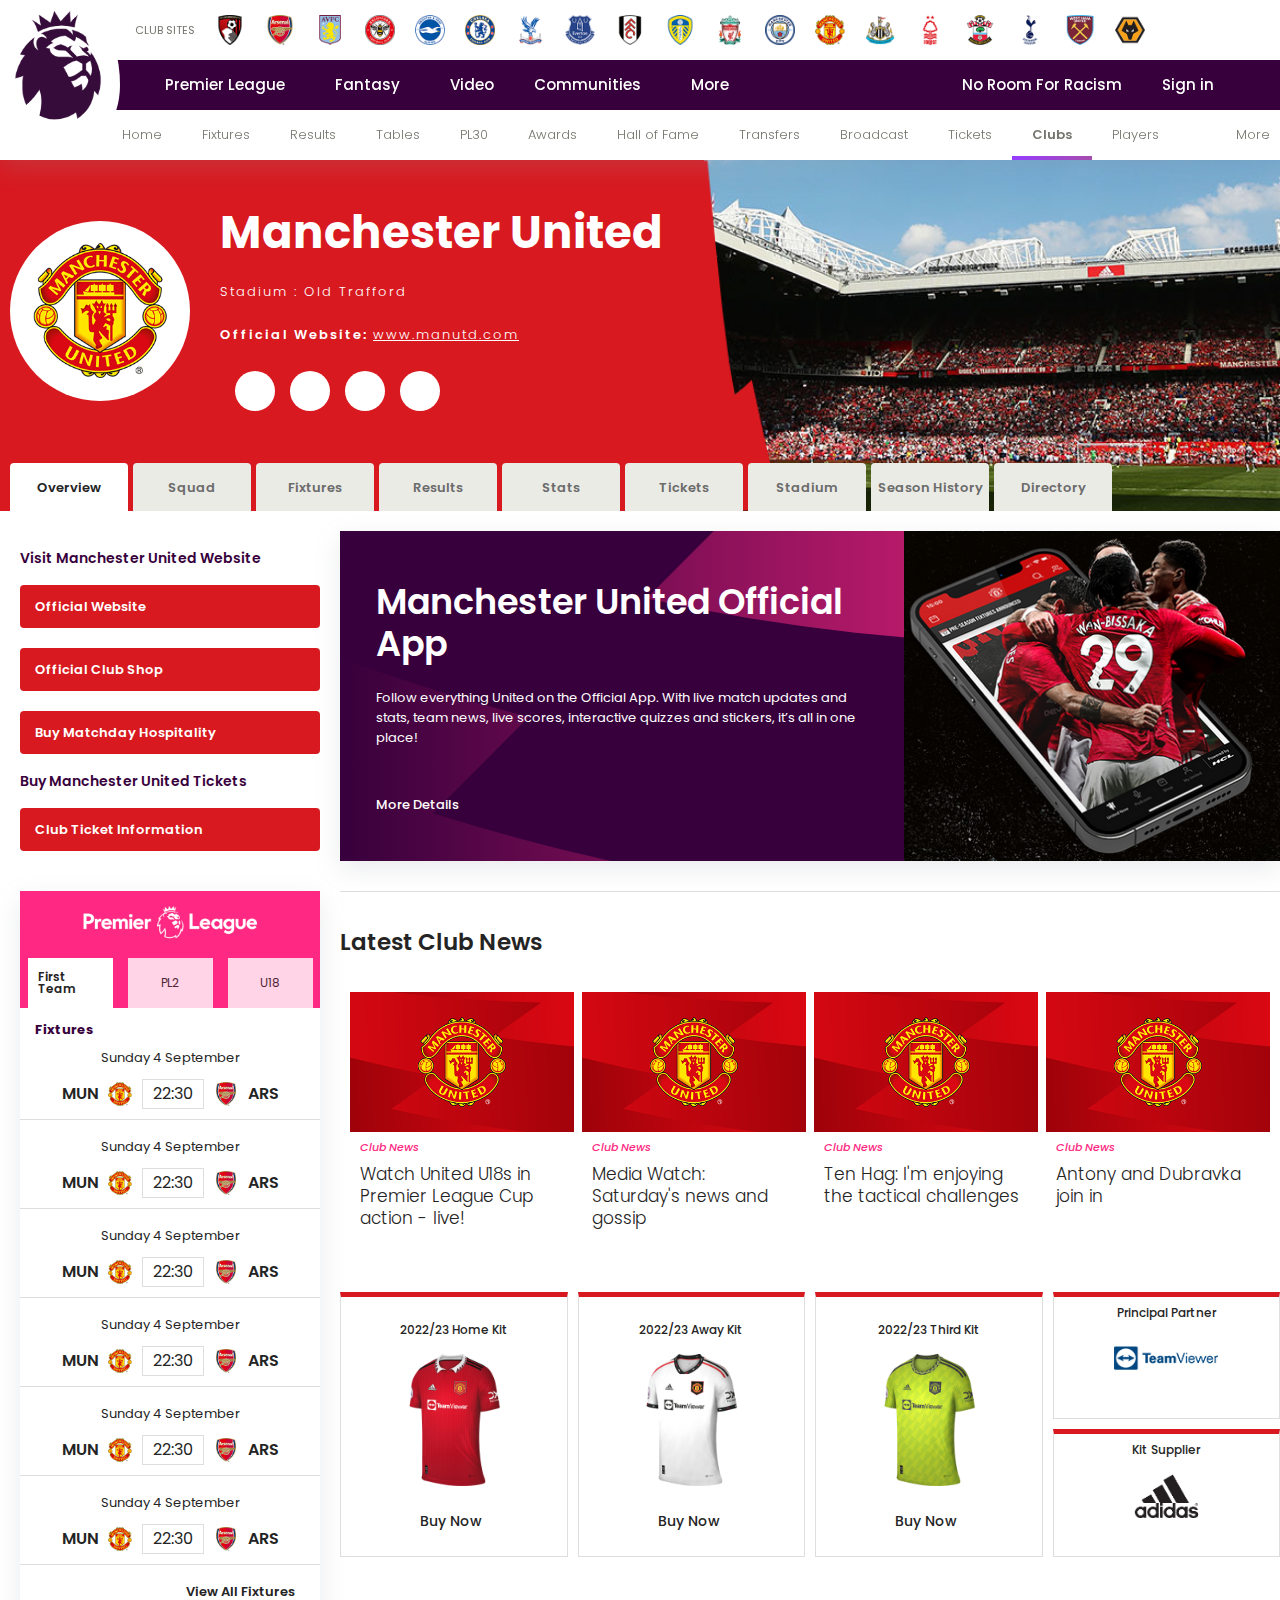
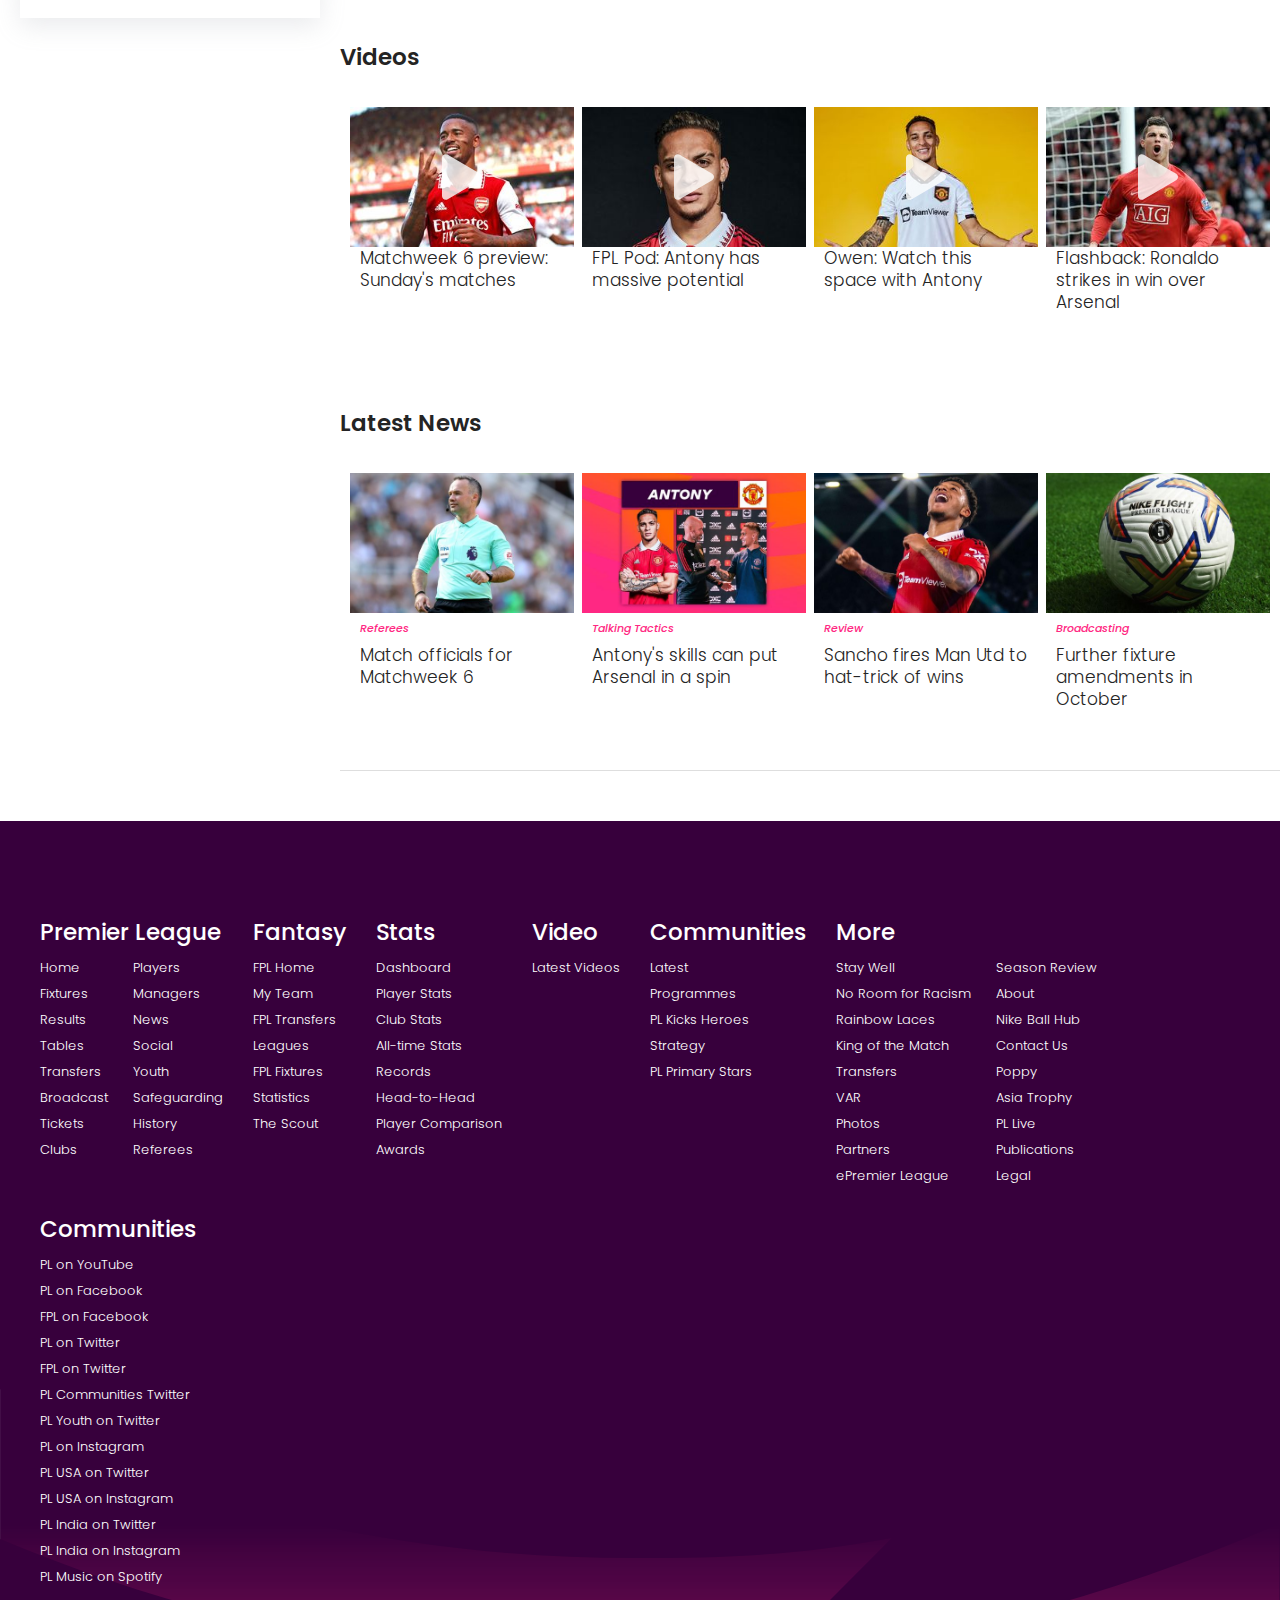
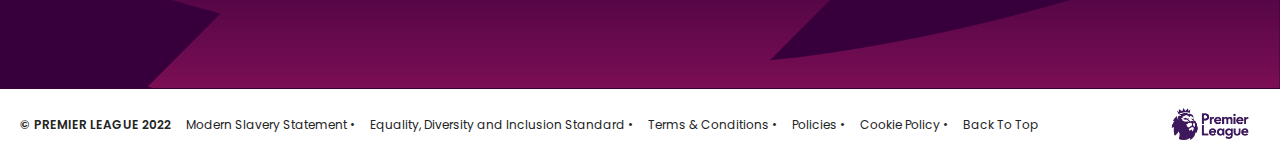
==== single-club-page.html @ 2822ce10 "first commit" ====
<!DOCTYPE html>
<html lang="en">

<head>
    <meta charset="UTF-8">
    <meta http-equiv="X-UA-Compatible" content="IE=edge">
    <meta name="viewport" content="width=device-width, initial-scale=1.0">
    <title>Manchester United FC Team New, Fixtures & Results 2022/2023 | Premier League</title>
    <link rel="stylesheet" href="https://cdnjs.cloudflare.com/ajax/libs/font-awesome/6.2.0/css/all.min.css"
        integrity="sha512-xh6O/CkQoPOWDdYTDqeRdPCVd1SpvCA9XXcUnZS2FmJNp1coAFzvtCN9BmamE+4aHK8yyUHUSCcJHgXloTyT2A=="
        crossorigin="anonymous" referrerpolicy="no-referrer" />
    <link rel="shortcut icon" href="./assets/img/favicon.ico" />
    <link rel="stylesheet" href="./assets/css/single-club-page.css">
</head>

<body>
    <div class="wrapper">
        <header>
            <div class="header">
                <div class="header-top">
                    <p>CLUB SITES</p>
                    <a href="#!"><img src="./assets/img/t1.png" alt=""></a>
                    <a href="#!"><img src="./assets/img/t2.png" alt=""></a>
                    <a href="#!"><img src="./assets/img/t3.png" alt=""></a>
                    <a href="#!"><img src="./assets/img/t4.png" alt=""></a>
                    <a href="#!"><img src="./assets/img/t5.png" alt=""></a>
                    <a href="#!"><img src="./assets/img/t6.png" alt=""></a>
                    <a href="#!"><img src="./assets/img/t7.png" alt=""></a>
                    <a href="#!"><img src="./assets/img/t8.png" alt=""></a>
                    <a href="#!"><img src="./assets/img/t9.png" alt=""></a>
                    <a href="#!"><img src="./assets/img/t10.png" alt=""></a>
                    <a href="#!"><img src="./assets/img/t12.png" alt=""></a>
                    <a href="#!"><img src="./assets/img/t13.png" alt=""></a>
                    <a href="#!"><img src="./assets/img/t14.png" alt=""></a>
                    <a href="#!"><img src="./assets/img/t15.png" alt=""></a>
                    <a href="#!"><img src="./assets/img/t16.png" alt=""></a>
                    <a href="#!"><img src="./assets/img/t17.png" alt=""></a>
                    <a href="#!"><img src="./assets/img/t18.png" alt=""></a>
                    <a href="#!"><img src="./assets/img/t19.png" alt=""></a>
                    <a href="#!"><img src="./assets/img/t20.png" alt=""></a>
                </div>
                <div class="header-middle">
                    <ul class="header-menu">
                        <a href="./" class="header-menu-logo">
                            <img src="./assets/img/svgexport-3.png" alt="">
                        </a>

                        <a href="./" class="header-menu-logo-sm">
                            <img src="./assets/img/logo.png" alt="">
                        </a>

                        <li class="header-menu-item">
                            <a href="#!" class="header-menu-link">Premier League
                                <i class="fa-solid fa-caret-down"></i>
                            </a>
                        </li>
                        <li class="header-menu-item">
                            <a href="#!" class="header-menu-link">Fantasy
                                <i class="fa-solid fa-caret-down"></i>
                            </a>
                        </li>
                        <li class="header-menu-item">
                            <a href="#!" class="header-menu-link">Video</a>
                        </li>
                        <li class="header-menu-item">
                            <a href="#!" class="header-menu-link">Communities
                                <i class="fa-solid fa-caret-down"></i>
                            </a>
                        </li>
                        <li class="header-menu-item">
                            <a href="#!" class="header-menu-link">More
                                <i class="fa-solid fa-caret-down"></i>
                            </a>
                        </li>
                    </ul>

                    <div class="header-auth">
                        <a href="#!" class="header-auth-link">No Room For Racism</a>
                        <a href="#!" class="header-auth-link">Sign in</a>
                        <a href="#!" class="header-auth-search">
                            <i class="fa-solid fa-magnifying-glass "></i>
                        </a>
                        <a href="#!" class="header-auth-toggle">
                            <i class="fa-solid fa-bars"></i>
                        </a>

                    </div>
                </div>



                <div class="header-bottom">
                    <ul class="header-nav">
                        <li class="header-nav-item">
                            <a href="#!" class="header-nav-link">
                                Home
                            </a>
                        </li>
                        <li class="header-nav-item">
                            <a href="#!" class="header-nav-link">
                                Fixtures
                            </a>
                        </li>
                        <li class="header-nav-item">
                            <a href="#!" class="header-nav-link">
                                Results
                            </a>
                        </li>
                        <li class="header-nav-item">
                            <a href="./table-page.html" class="header-nav-link">
                                Tables
                            </a>
                        </li>
                        <li class="header-nav-item">
                            <a href="#!" class="header-nav-link">
                                PL30
                            </a>
                        </li>
                        <li class="header-nav-item">
                            <a href="#!" class="header-nav-link">
                                Awards
                            </a>
                        </li>
                        <li class="header-nav-item">
                            <a href="#!" class="header-nav-link">
                                Hall of Fame
                            </a>
                        </li>
                        <li class="header-nav-item">
                            <a href="#!" class="header-nav-link">
                                Transfers
                            </a>
                        </li>
                        <li class="header-nav-item">
                            <a href="#!" class="header-nav-link">
                                Broadcast
                            </a>
                        </li>
                        <li class="header-nav-item">
                            <a href="#!" class="header-nav-link">
                                Tickets
                            </a>
                        </li>
                        <li class="header-nav-item">
                            <a href="./single-club-page.html" class="header-nav-link header-nav-active">
                                Clubs
                            </a>
                        </li>
                        <li class="header-nav-item">
                            <a href="#!" class="header-nav-link">
                                Players
                            </a>
                        </li>
                    </ul>
                    <div class="header-bottom-toggle">
                        <a href="#!" class="header-nav-toggle">
                            <i class="fa-solid fa-ellipsis-vertical"></i>
                            More
                        </a>
                    </div>
                </div>


            </div>
        </header>


        <main>
            <div class="hero">
                <div class="hero-main">
                    <div class="hero-logo">
                        <img src="./assets/img/club-logo-lg.png" alt="">
                    </div>
                    <div class="hero-info">
                        <h1 class="hero-info-heading">Manchester United</h1>
                        <p class="hero-info-stadium">Stadium : Old Trafford</p>
                        <div class="hero-info-link">
                            <p>Official Website:
                                <a href="https://www.manutd.com/" target="_blank">www.manutd.com</a>
                            </p>
                        </div>

                        <div class="hero-info-social">
                            <i class="fa-solid fa-share-nodes"></i>
                            <a href="#!" class="hero-info-social-item">
                                <i class="fa-brands fa-facebook"></i>
                            </a>
                            <a href="#!" class="hero-info-social-item">
                                <i class="fa-brands fa-twitter"></i>
                            </a>
                            <a href="#!" class="hero-info-social-item">
                                <i class="fa-brands fa-youtube"></i>
                            </a>
                            <a href="#!" class="hero-info-social-item">
                                <i class="fa-brands fa-instagram"></i>
                            </a>
                        </div>
                    </div>
                    <div class="hero-main-decor">
                        <img src="./assets/img/svgexport-4.png" alt="">
                    </div>

                    <ul class="hero-menu">
                        <li class="hero-menu-item hero-menu-item-active">
                            <a href="#!" class="hero-menu-link">
                                Overview
                            </a>
                        </li>
                        <li class="hero-menu-item">
                            <a href="#!" class="hero-menu-link">
                                Squad
                            </a>
                        </li>
                        <li class="hero-menu-item">
                            <a href="#!" class="hero-menu-link">
                                Fixtures
                            </a>
                        </li>
                        <li class="hero-menu-item">
                            <a href="#!" class="hero-menu-link">
                                Results
                            </a>
                        </li>
                        <li class="hero-menu-item">
                            <a href="#!" class="hero-menu-link">
                                Stats
                            </a>
                        </li>
                        <li class="hero-menu-item">
                            <a href="#!" class="hero-menu-link">
                                Tickets
                            </a>
                        </li>
                        <li class="hero-menu-item">
                            <a href="#!" class="hero-menu-link">
                                Stadium
                            </a>
                        </li>
                        <li class="hero-menu-item">
                            <a href="#!" class="hero-menu-link">
                                Season History
                            </a>
                        </li>
                        <li class="hero-menu-item">
                            <a href="#!" class="hero-menu-link">
                                Directory
                            </a>
                        </li>

                        <li class="hero-menu-item">
                            <a href="#!" class="hero-menu-link">
                                More
                            </a>
                        </li>
                    </ul>

                </div>
            </div>

            <div class="main">
                <div class="main-sidebar">
                    <div class="main-sidebar-title">
                        Visit Manchester United Website
                    </div>

                    <a href="#!" class="main-sidebar-btn">
                        <span>Official Website</span>
                        <i class="fa-solid fa-arrow-right-long"></i>
                    </a>
                    <a href="#!" class="main-sidebar-btn">
                        <span>Official Club Shop</span>
                        <i class="fa-solid fa-arrow-right-long"></i>
                    </a>
                    <a href="#!" class="main-sidebar-btn">
                        <span>Buy Matchday Hospitality</span>
                        <i class="fa-solid fa-arrow-right-long"></i>
                    </a>

                    <div class="main-sidebar-title">
                        Buy Manchester United Tickets
                    </div>

                    <a href="#!" class="main-sidebar-btn">
                        <p>Club Ticket Information</p>
                        <i class="fa-solid fa-arrow-right-long"></i>
                    </a>


                    <div class="main-sidebar-fixture">
                        <div class="main-sidebar-fixture-head">
                            <img src="./assets/img/premier-league-logo-header-full.png" alt="">
                            <ul>
                                <li>First Team</li>
                                <li>PL2</li>
                                <li>U18</li>
                            </ul>
                        </div>

                        <div class="main-sidebar-fixture-body">
                            <div class="main-sidebar-fixture-title">
                                Fixtures
                            </div>

                            <div class="main-sidebar-fixture-item">
                                <span>Sunday 4 September</span>
                                <div class="main-sidebar-fixture-match">
                                    <h3>MUN</h3>
                                    <img src="./assets/img/t14.png" alt="">
                                    <span>22:30</span>
                                    <img src="./assets/img/t2.png" alt="">
                                    <h3>ARS</h3>
                                </div>
                            </div>
                            <div class="main-sidebar-fixture-item">
                                <span>Sunday 4 September</span>
                                <div class="main-sidebar-fixture-match">
                                    <h3>MUN</h3>
                                    <img src="./assets/img/t14.png" alt="">
                                    <span>22:30</span>
                                    <img src="./assets/img/t2.png" alt="">
                                    <h3>ARS</h3>
                                </div>
                            </div>
                            <div class="main-sidebar-fixture-item">
                                <span>Sunday 4 September</span>
                                <div class="main-sidebar-fixture-match">
                                    <h3>MUN</h3>
                                    <img src="./assets/img/t14.png" alt="">
                                    <span>22:30</span>
                                    <img src="./assets/img/t2.png" alt="">
                                    <h3>ARS</h3>
                                </div>
                            </div>
                            <div class="main-sidebar-fixture-item">
                                <span>Sunday 4 September</span>
                                <div class="main-sidebar-fixture-match">
                                    <h3>MUN</h3>
                                    <img src="./assets/img/t14.png" alt="">
                                    <span>22:30</span>
                                    <img src="./assets/img/t2.png" alt="">
                                    <h3>ARS</h3>
                                </div>
                            </div>
                            <div class="main-sidebar-fixture-item">
                                <span>Sunday 4 September</span>
                                <div class="main-sidebar-fixture-match">
                                    <h3>MUN</h3>
                                    <img src="./assets/img/t14.png" alt="">
                                    <span>22:30</span>
                                    <img src="./assets/img/t2.png" alt="">
                                    <h3>ARS</h3>
                                </div>
                            </div>
                            <div class="main-sidebar-fixture-item">
                                <span>Sunday 4 September</span>
                                <div class="main-sidebar-fixture-match">
                                    <h3>MUN</h3>
                                    <img src="./assets/img/t14.png" alt="">
                                    <span>22:30</span>
                                    <img src="./assets/img/t2.png" alt="">
                                    <h3>ARS</h3>
                                </div>
                            </div>

                            <div class="main-sidebar-fixture-more">
                                View All Fixtures
                                <i class="fa-solid fa-arrow-right-long"></i>
                            </div>
                        </div>

                    </div>

                </div>
                <div class="main-content">
                    <div class="main-banner">
                        <div class="main-banner-info">
                            <h3 class="main-banner-title">
                                Manchester United Official App
                            </h3>
                            <div class="main-banner-desc">
                                Follow everything United on the Official App. With live match updates and stats, team
                                news, live scores, interactive quizzes and stickers, it’s all in one place!
                            </div>
                            <a href="#!" class="main-banner-more">
                                More Details
                                <i class="fa-solid fa-arrow-right-long"></i>
                            </a>
                        </div>
                        <div class="main-banner-image">
                            <img src="./assets/img/App-Promo-664x506.png" alt="">
                        </div>
                    </div>

                    <div class="main-latest-club">
                        <h3 class="main-latest-club-heading">
                            Latest Club News
                        </h3>

                        <div class="main-latest-club-list">
                            <div class="main-latest-club-item">
                                <a href="#!" class="main-latest-club-thumb">
                                    <img src="./assets/img/latest-club-new.png" class="main-latest-club-thumb-img"
                                        alt="">
                                </a>
                                <div>
                                    <span class="main-latest-club-topic">
                                        Club News
                                    </span>
                                    <a href="#!" class="main-latest-club-desc">
                                        Watch United U18s in Premier League Cup action - live!
                                        <i class="fa-solid fa-arrow-up-right-from-square"></i>
                                    </a>
                                </div>
                            </div>

                            <div class="main-latest-club-item">
                                <a href="#!" class="main-latest-club-thumb">
                                    <img src="./assets/img/latest-club-new.png" class="main-latest-club-thumb-img"
                                        alt="">
                                </a>
                                <div>
                                    <span class="main-latest-club-topic">
                                        Club News
                                    </span>
                                    <a href="#!" class="main-latest-club-desc">
                                        Media Watch: Saturday's news and gossip
                                        <i class="fa-solid fa-arrow-up-right-from-square"></i>
                                    </a>
                                </div>
                            </div>

                            <div class="main-latest-club-item">
                                <a href="#!" class="main-latest-club-thumb">
                                    <img src="./assets/img/latest-club-new.png" class="main-latest-club-thumb-img"
                                        alt="">
                                </a>
                                <div>
                                    <span class="main-latest-club-topic">
                                        Club News
                                    </span>
                                    <a href="#!" class="main-latest-club-desc">
                                        Ten Hag: I'm enjoying the tactical challenges
                                        <i class="fa-solid fa-arrow-up-right-from-square"></i>
                                    </a>
                                </div>
                            </div>

                            <div class="main-latest-club-item">
                                <a href="#!" class="main-latest-club-thumb">
                                    <img src="./assets/img/latest-club-new.png" class="main-latest-club-thumb-img"
                                        alt="">
                                </a>
                                <div>
                                    <span class="main-latest-club-topic">
                                        Club News
                                    </span>
                                    <a href="#!" class="main-latest-club-desc">
                                        Antony and Dubravka join in
                                        <i class="fa-solid fa-arrow-up-right-from-square"></i>
                                    </a>
                                </div>
                            </div>
                        </div>

                        <div class="main-latest-club-shop">
                            <div class="main-latest-club-shop-item">
                                <span>2022/23 Home Kit</span>
                                <a href="#!">
                                    <img src="./assets/img/home-kit.png" alt="">
                                </a>
                                <a href="#!">
                                    Buy Now
                                    <i class="fa-solid fa-arrow-right-long"></i>
                                </a>
                            </div>
                            <div class="main-latest-club-shop-item">
                                <span>2022/23 Away Kit</span>
                                <img src="./assets/img/away-kit.png" alt="">
                                <a href="#!">
                                    Buy Now
                                    <i class="fa-solid fa-arrow-right-long"></i>
                                </a>
                            </div>
                            <div class="main-latest-club-shop-item">
                                <span>2022/23 Third Kit</span>
                                <img src="./assets/img/thirt-kit.png" alt="">
                                <a href="#!">
                                    Buy Now
                                    <i class="fa-solid fa-arrow-right-long"></i>
                                </a>
                            </div>

                            <div class="main-latest-club-shop-donors">
                                <div class="main-latest-club-shop-item">
                                    <span>Principal Partner</span>
                                    <a href="#!">
                                        <img src="./assets/img/teamviewer.png" alt="">
                                    </a>
                                </div>
                                <div class="main-latest-club-shop-item">
                                    <span>Kit Supplier</span>
                                    <a href="#!">
                                        <img src="./assets/img/adidas.png" alt="">
                                    </a>

                                </div>
                            </div>
                        </div>

                        <h3 class="main-latest-club-heading">
                            Videos
                        </h3>

                        <div class="main-latest-club-list">
                            <div class="main-latest-club-item">
                                <a href="#!" class="main-latest-club-thumb">
                                    <img src="./assets/img/video-thumb-1.jpg" class="main-latest-club-thumb-img" alt="">
                                    <img src="./assets/img/play.png" class="main-latest-club-thumb-play" alt="">
                                </a>
                                <a href="#!" class="main-latest-club-desc">
                                    Matchweek 6 preview: Sunday's matches
                                </a>
                            </div>

                            <div class="main-latest-club-item">
                                <a href="#!" class="main-latest-club-thumb">
                                    <img src="./assets/img/video-thumb-2.jpg" class="main-latest-club-thumb-img" alt="">
                                    <img src="./assets/img/play.png" class="main-latest-club-thumb-play" alt="">
                                </a>
                                <a href="#!" class="main-latest-club-desc">
                                    FPL Pod: Antony has massive potential
                                </a>
                            </div>

                            <div class="main-latest-club-item">
                                <a href="#!" class="main-latest-club-thumb">
                                    <img src="./assets/img/video-thumb-3.jpg" class="main-latest-club-thumb-img" alt="">
                                    <img src="./assets/img/play.png" class="main-latest-club-thumb-play" alt="">
                                </a>
                                <a href="#!" class="main-latest-club-desc">
                                    Owen: Watch this space with Antony
                                </a>
                            </div>

                            <div class="main-latest-club-item">
                                <a href="#!" class="main-latest-club-thumb">
                                    <img src="./assets/img/video-thumb-4.jpg" class="main-latest-club-thumb-img" alt="">
                                    <img src="./assets/img/play.png" class="main-latest-club-thumb-play" alt="">
                                </a>
                                <a href="#!" class="main-latest-club-desc">
                                    Flashback: Ronaldo strikes in win over Arsenal
                                </a>
                            </div>
                        </div>



                        <h3 class="main-latest-club-heading">
                            Latest News
                        </h3>

                        <div class="main-latest-club-list">
                            <div class="main-latest-club-item">
                                <a href="#!" class="main-latest-club-thumb">
                                    <img src="./assets/img/new-thumb-1.jpg" class="main-latest-club-thumb-img" alt="">
                                </a>
                                <span class="main-latest-club-topic">
                                    Referees
                                </span>
                                <a href="#!" class="main-latest-club-desc">
                                    Match officials for Matchweek 6
                                </a>
                            </div>

                            <div class="main-latest-club-item">
                                <a href="#!" class="main-latest-club-thumb">
                                    <img src="./assets/img/new-thumb-2.jpg" class="main-latest-club-thumb-img" alt="">
                                </a>
                                <span class="main-latest-club-topic">
                                    Talking Tactics
                                </span>
                                <a href="#!" class="main-latest-club-desc">
                                    Antony's skills can put Arsenal in a spin
                                </a>
                            </div>

                            <div class="main-latest-club-item">
                                <a href="#!" class="main-latest-club-thumb">
                                    <img src="./assets/img/new-thumb-3.jpg" class="main-latest-club-thumb-img" alt="">
                                </a>
                                <span class="main-latest-club-topic">
                                    Review
                                </span>
                                <a href="#!" class="main-latest-club-desc">
                                    Sancho fires Man Utd to hat-trick of wins
                                </a>
                            </div>

                            <div class="main-latest-club-item">
                                <a href="#!" class="main-latest-club-thumb">
                                    <img src="./assets/img/new-thumb-4.jpg" class="main-latest-club-thumb-img" alt="">
                                </a>
                                <span class="main-latest-club-topic">
                                    Broadcasting
                                </span>
                                <a href="#!" class="main-latest-club-desc">
                                    Further fixture amendments in October

                                </a>
                            </div>
                        </div>
                    </div>

                </div>
            </div>
        </main>


        <footer>
            <div class="footer">
                <div class="footer-column">
                    <a href="#!" class="footer-column-title">
                        <h3>Premier League</h3>
                    </a>
                    <div class="footer-column-content">
                        <ul>
                            <li class="footer-item">
                                <a href="#!" class="footer-link">
                                    Home
                                </a>
                            </li>
                            <li class="footer-item">
                                <a href="#!" class="footer-link">
                                    Fixtures
                                </a>
                            </li>
                            <li class="footer-item">
                                <a href="#!" class="footer-link">
                                    Results
                                </a>
                            </li>
                            <li class="footer-item">
                                <a href="#!" class="footer-link">
                                    Tables
                                </a>
                            </li>
                            <li class="footer-item">
                                <a href="#!" class="footer-link">
                                    Transfers
                                </a>
                            </li>
                            <li class="footer-item">
                                <a href="#!" class="footer-link">
                                    Broadcast
                                </a>
                            </li>
                            <li class="footer-item">
                                <a href="#!" class="footer-link">
                                    Tickets
                                </a>
                            </li>
                            <li class="footer-item">
                                <a href="#!" class="footer-link">
                                    Clubs
                                </a>
                            </li>
                        </ul>
                        <ul>
                            <li class="footer-item">
                                <a href="#!" class="footer-link">
                                    Players
                                </a>
                            </li>
                            <li class="footer-item">
                                <a href="#!" class="footer-link">
                                    Managers
                                </a>
                            </li>
                            <li class="footer-item">
                                <a href="#!" class="footer-link">
                                    News
                                </a>
                            </li>
                            <li class="footer-item">
                                <a href="#!" class="footer-link">
                                    Social
                                </a>
                            </li>
                            <li class="footer-item">
                                <a href="#!" class="footer-link">
                                    Youth
                                </a>
                            </li>
                            <li class="footer-item">
                                <a href="#!" class="footer-link">
                                    Safeguarding
                                </a>
                            </li>
                            <li class="footer-item">
                                <a href="#!" class="footer-link">
                                    History
                                </a>
                            </li>
                            <li class="footer-item">
                                <a href="#!" class="footer-link">
                                    Referees
                                </a>
                            </li>
                        </ul>
                    </div>

                </div>

                <div class="footer-column">
                    <a href="#!" class="footer-column-title">
                        <h3>Fantasy</h3>
                    </a>
                    <div class="footer-column-content">
                        <ul>
                            <li class="footer-item">
                                <a href="#!" class="footer-link">
                                    FPL Home
                                    <i class="fa-solid fa-arrow-up-right-from-square"></i>
                                </a>
                            </li>
                            <li class="footer-item">
                                <a href="#!" class="footer-link">
                                    My Team
                                    <i class="fa-solid fa-arrow-up-right-from-square"></i>
                                </a>
                            </li>
                            <li class="footer-item">
                                <a href="#!" class="footer-link">
                                    FPL Transfers
                                    <i class="fa-solid fa-arrow-up-right-from-square"></i>
                                </a>
                            </li>
                            <li class="footer-item">
                                <a href="#!" class="footer-link">
                                    Leagues
                                    <i class="fa-solid fa-arrow-up-right-from-square"></i>
                                </a>
                            </li>
                            <li class="footer-item">
                                <a href="#!" class="footer-link">
                                    FPL Fixtures
                                    <i class="fa-solid fa-arrow-up-right-from-square"></i>
                                </a>
                            </li>
                            <li class="footer-item">
                                <a href="#!" class="footer-link">
                                    Statistics
                                    <i class="fa-solid fa-arrow-up-right-from-square"></i>
                                </a>
                            </li>
                            <li class="footer-item">
                                <a href="#!" class="footer-link">
                                    The Scout
                                    <i class="fa-solid fa-arrow-up-right-from-square"></i>
                                </a>
                            </li>
                        </ul>
                    </div>

                </div>

                <div class="footer-column">
                    <a href="#!" class="footer-column-title">
                        <h3>Stats</h3>
                    </a>
                    <div class="footer-column-content">
                        <ul>
                            <li class="footer-item">
                                <a href="#!" class="footer-link">
                                    Dashboard
                                </a>
                            </li>
                            <li class="footer-item">
                                <a href="#!" class="footer-link">
                                    Player Stats
                                </a>
                            </li>
                            <li class="footer-item">
                                <a href="#!" class="footer-link">
                                    Club Stats
                                </a>
                            </li>
                            <li class="footer-item">
                                <a href="#!" class="footer-link">
                                    All-time Stats
                                </a>
                            </li>
                            <li class="footer-item">
                                <a href="#!" class="footer-link">
                                    Records
                                </a>
                            </li>
                            <li class="footer-item">
                                <a href="#!" class="footer-link">
                                    Head-to-Head
                                </a>
                            </li>
                            <li class="footer-item">
                                <a href="#!" class="footer-link">
                                    Player Comparison
                                </a>
                            </li>
                            <li class="footer-item">
                                <a href="#!" class="footer-link">
                                    Awards
                                </a>
                            </li>
                        </ul>
                    </div>

                </div>

                <div class="footer-column">
                    <a href="#!" class="footer-column-title">
                        <h3>Video</h3>
                    </a>
                    <div class="footer-column-content">
                        <ul>
                            <li class="footer-item">
                                <a href="#!" class="footer-link">
                                    Latest Videos
                                </a>
                            </li>
                        </ul>
                    </div>
                </div>

                <div class="footer-column">
                    <a href="#!" class="footer-column-title">
                        <h3>Communities</h3>
                    </a>
                    <div class="footer-column-content">
                        <ul>
                            <li class="footer-item">
                                <a href="#!" class="footer-link">
                                    Latest
                                </a>
                            </li>
                            <li class="footer-item">
                                <a href="#!" class="footer-link">
                                    Programmes
                                </a>
                            </li>
                            <li class="footer-item">
                                <a href="#!" class="footer-link">
                                    PL Kicks Heroes
                                </a>
                            </li>
                            <li class="footer-item">
                                <a href="#!" class="footer-link">
                                    Strategy
                                </a>
                            </li>
                            <li class="footer-item">
                                <a href="#!" class="footer-link">
                                    PL Primary Stars
                                    <i class="fa-solid fa-arrow-up-right-from-square"></i>
                                </a>
                            </li>
                        </ul>
                    </div>
                </div>

                <div class="footer-column">
                    <a href="#!" class="footer-column-title">
                        <h3>More</h3>
                    </a>
                    <div class="footer-column-content">
                        <ul>
                            <li class="footer-item">
                                <a href="#!" class="footer-link">
                                    Stay Well
                                </a>
                            </li>
                            <li class="footer-item">
                                <a href="#!" class="footer-link">
                                    No Room for Racism
                                </a>
                            </li>
                            <li class="footer-item">
                                <a href="#!" class="footer-link">
                                    Rainbow Laces
                                </a>
                            </li>
                            <li class="footer-item">
                                <a href="#!" class="footer-link">
                                    King of the Match
                                </a>
                            </li>
                            <li class="footer-item">
                                <a href="#!" class="footer-link">
                                    Transfers
                                </a>
                            </li>
                            <li class="footer-item">
                                <a href="#!" class="footer-link">
                                    VAR
                                </a>
                            </li>
                            <li class="footer-item">
                                <a href="#!" class="footer-link">
                                    Photos
                                </a>
                            </li>
                            <li class="footer-item">
                                <a href="#!" class="footer-link">
                                    Partners
                                </a>
                            </li>
                            <li class="footer-item">
                                <a href="#!" class="footer-link">
                                    ePremier League
                                </a>
                            </li>
                        </ul>

                        <ul>
                            <li class="footer-item">
                                <a href="#!" class="footer-link">
                                    Season Review
                                </a>
                            </li>
                            <li class="footer-item">
                                <a href="#!" class="footer-link">
                                    About
                                </a>
                            </li>
                            <li class="footer-item">
                                <a href="#!" class="footer-link">
                                    Nike Ball Hub
                                </a>
                            </li>
                            <li class="footer-item">
                                <a href="#!" class="footer-link">
                                    Contact Us
                                </a>
                            </li>
                            <li class="footer-item">
                                <a href="#!" class="footer-link">
                                    Poppy
                                </a>
                            </li>
                            <li class="footer-item">
                                <a href="#!" class="footer-link">
                                    Asia Trophy
                                </a>
                            </li>
                            <li class="footer-item">
                                <a href="#!" class="footer-link">
                                    PL Live
                                </a>
                            </li>
                            <li class="footer-item">
                                <a href="#!" class="footer-link">
                                    Publications
                                </a>
                            </li>
                            <li class="footer-item">
                                <a href="#!" class="footer-link">
                                    Legal
                                </a>
                            </li>
                        </ul>
                    </div>

                </div>

                <div class="footer-column">
                    <a href="#!" class="footer-column-title">
                        <h3>Communities</h3>
                    </a>
                    <div class="footer-column-content">
                        <ul>
                            <li class="footer-item">
                                <a href="#!" class="footer-link">
                                    PL on YouTube
                                    <i class="fa-solid fa-arrow-up-right-from-square"></i>
                                </a>
                            </li>
                            <li class="footer-item">
                                <a href="#!" class="footer-link">
                                    PL on Facebook
                                    <i class="fa-solid fa-arrow-up-right-from-square"></i>
                                </a>
                            </li>
                            <li class="footer-item">
                                <a href="#!" class="footer-link">
                                    FPL on Facebook
                                    <i class="fa-solid fa-arrow-up-right-from-square"></i>
                                </a>
                            </li>
                            <li class="footer-item">
                                <a href="#!" class="footer-link">
                                    PL on Twitter
                                    <i class="fa-solid fa-arrow-up-right-from-square"></i>
                                </a>
                            </li>
                            <li class="footer-item">
                                <a href="#!" class="footer-link">
                                    FPL on Twitter
                                    <i class="fa-solid fa-arrow-up-right-from-square"></i>
                                </a>
                            </li>
                            <li class="footer-item">
                                <a href="#!" class="footer-link">
                                    PL Communities Twitter
                                    <i class="fa-solid fa-arrow-up-right-from-square"></i>
                                </a>
                            </li>
                            <li class="footer-item">
                                <a href="#!" class="footer-link">
                                    PL Youth on Twitter
                                    <i class="fa-solid fa-arrow-up-right-from-square"></i>
                                </a>
                            </li>
                            <li class="footer-item">
                                <a href="#!" class="footer-link">
                                    PL on Instagram
                                    <i class="fa-solid fa-arrow-up-right-from-square"></i>
                                </a>
                            </li>
                            <li class="footer-item">
                                <a href="#!" class="footer-link">
                                    PL USA on Twitter
                                    <i class="fa-solid fa-arrow-up-right-from-square"></i>
                                </a>
                            </li>
                            <li class="footer-item">
                                <a href="#!" class="footer-link">
                                    PL USA on Instagram
                                    <i class="fa-solid fa-arrow-up-right-from-square"></i>
                                </a>
                            </li>
                            <li class="footer-item">
                                <a href="#!" class="footer-link">
                                    PL India on Twitter
                                    <i class="fa-solid fa-arrow-up-right-from-square"></i>
                                </a>
                            </li>
                            <li class="footer-item">
                                <a href="#!" class="footer-link">
                                    PL India on Instagram
                                    <i class="fa-solid fa-arrow-up-right-from-square"></i>
                                </a>
                            </li>
                            <li class="footer-item">
                                <a href="#!" class="footer-link">
                                    PL Music on Spotify
                                    <i class="fa-solid fa-arrow-up-right-from-square"></i>
                                </a>
                            </li>
                        </ul>
                    </div>
                </div>








            </div>

            <div class="footer-copyright">
                <ul>
                    <li>
                        <a href="#!">© PREMIER LEAGUE 2022</a>
                    </li>
                    <li>
                        <a href="#!">Modern Slavery Statement &#8226;</a>
                    </li>
                    <li>
                        <a href="#!">Equality, Diversity and Inclusion Standard &#8226;</a>
                    </li>
                    <li>
                        <a href="#!">Terms & Conditions &#8226;</a>
                    </li>
                    <li>
                        <a href="#!">Policies &#8226;</a>
                    </li>
                    <li>
                        <a href="#!">Cookie Policy &#8226;</a>
                    </li>
                    <li>
                        <a href="#top">Back To Top
                    </li>
                </ul>
                <img src="./assets/img/Premier_League-Logo.wine.png" alt="">
            </div>
        </footer>
    </div>
    <div class="back-to-top">
        <i class="fa-solid fa-chevron-up"></i>
    </div>

    <script src="./assets/js/main.js"></script>

</body>

</html>
---- assets/css/single-club-page.css ----
@import url("https://fonts.googleapis.com/css2?family=Poppins:wght@300;400;500;600;700;800;900&display=swap");
*,
*::before,
*::after {
  box-sizing: border-box;
}

* {
  margin: 0;
  padding: 0;
  font: inherit;
}

body {
  line-height: 1.5;
}

img,
picture,
video,
canvas,
svg {
  display: block;
  max-width: 100%;
}

input,
button,
textarea,
select {
  outline: none;
}

p,
h1,
h2,
h3,
h4,
h5,
h6 {
  overflow-wrap: break-word;
}

.wrapper {
  max-width: 1920px;
  margin: 0 auto;
  position: relative;
  overflow: hidden;
}

.container {
  max-width: 1360px;
  margin: 0 auto;
  padding: 0 20px;
}

.container-fluid {
  max-width: 1660px;
  margin-left: auto;
  margin-right: auto;
  padding: 0 20px;
}

.back-to-top {
  width: 48px;
  height: 48px;
  border-radius: 10px;
  box-shadow: 0 1px 12px 0 rgba(0, 0, 0, 0.5);
  background-color: rgba(0, 0, 0, 0.5);
  z-index: 99;
  display: flex;
  justify-content: center;
  align-items: center;
  position: fixed;
  bottom: 15px;
  right: 25px;
  display: none;
}
.back-to-top i {
  transition: all 0.2s linear;
  color: #fff;
  font-size: 12px;
}

.text-while {
  width: 100%;
  text-align: center;
  color: #fff;
}

.text-black {
  width: 100%;
  text-align: center;
  color: #242424;
}

.bg-1 {
  background-color: #e62333;
}

.bg-2 {
  background-color: #fe0002;
}

.bg-3 {
  background-color: #480025;
}

.bg-4 {
  background-color: #c61d23;
}

.bg-5 {
  background-color: #0054a6;
}

.bg-6 {
  background-color: #0a4595;
}

.bg-7 {
  background-color: #eb302e;
}

.bg-8 {
  background-color: #00369c;
}

.bg-9 {
  background-color: #f5f5f5;
}

.bg-10 {
  background-color: #f5f5f5;
}

.bg-11 {
  background-color: #273e8a;
}

.bg-12 {
  background-color: #e31b23;
}

.bg-13 {
  background-color: #6caee0;
}

.bg-14 {
  background-color: #d81920;
}

.bg-15 {
  background-color: #383838;
}

.bg-16 {
  background-color: #d71920;
}

.bg-17 {
  background-color: #d71920;
}

.bg-18 {
  background-color: #f5f5f5;
}

.bg-19 {
  background-color: #7d2c3b;
}

.bg-20 {
  background-color: #f9a01b;
}

body {
  font-size: 16px;
  line-height: 1;
  font-family: "Poppins", sans-serif;
  color: #242424;
  font-weight: 400;
  overflow-x: hidden;
  position: relative;
}

*::selection {
  background: #ff2882;
  color: #fff;
}

html {
  scroll-behavior: smooth;
}

::-webkit-scrollbar {
  width: 6px;
}

::-webkit-scrollbar-thumb {
  background: #888;
  border-radius: 100rem;
}

a {
  text-decoration: none;
}

ul {
  list-style: none;
}

.header {
  background-color: #fff;
  display: flex;
  align-items: center;
  justify-content: center;
  flex-direction: column;
  box-shadow: rgba(149, 157, 165, 0.2) 0px 8px 24px;
  z-index: 999;
  position: fixed;
  width: 100%;
  top: 0;
  left: 0;
  transition: all 0.2s linear;
}
.header-top {
  margin: 15px;
  display: flex;
  align-items: center;
  justify-content: center;
  gap: 20px;
}
.header-top p {
  font-size: 11px;
  color: #76766f;
}
.header-top img {
  width: 30px;
  height: 30px;
  object-fit: cover;
  transition: all 0.2s linear;
  cursor: pointer;
}
.header-top img:hover {
  transform: scale(1.2);
}
.header-middle {
  height: 50px;
  width: 100%;
  display: flex;
  justify-content: space-between;
  align-items: center;
  background-color: #37003c;
  padding: 0 10px;
  padding-left: 20px;
  transition: all 0.2s linear;
}
.header-menu {
  padding-left: 125px;
  display: flex;
  align-items: center;
  list-style: none;
  position: relative;
}
.header-menu-logo {
  width: 125px;
  height: 170px;
  min-height: 125px;
  position: absolute;
  left: -25px;
  top: -75px;
  z-index: 99;
  background-color: #fff;
  display: flex;
  justify-content: center;
  align-items: center;
  border-top-right-radius: 137%;
  border-bottom-right-radius: 85%;
  transition: all 0.2s linear;
}
.header-menu-logo-sm {
  position: absolute;
  left: -20px;
  top: 0;
  z-index: 99;
  display: none;
}
.header-menu-logo img {
  width: 92px;
}
.header-menu-item {
  color: #fff;
}
.header-menu-link {
  text-decoration: none;
  display: flex;
  justify-content: center;
  align-items: center;
  gap: 10px;
  padding: 0 20px;
  line-height: 60px;
  color: inherit;
  font-weight: 500;
  font-size: 15px;
}
.header-menu-link::selection {
  background: #ff2882;
  color: #fff;
}
.header-menu-link i {
  font-size: 11px;
  color: inherit;
}
.header-auth {
  color: #fff;
  display: flex;
  align-items: center;
}
.header-auth-toggle {
  display: none;
}
.header-auth-link {
  padding: 0 20px;
  line-height: 60px;
  color: inherit;
  font-weight: 500;
  font-size: 15px;
  text-decoration: none;
}
.header-auth-link::selection {
  background: #ff2882;
  color: #fff;
}
.header-auth i {
  padding: 0 8px;
  color: #fff;
  margin-left: 20px;
  cursor: pointer;
}
.header-bottom {
  width: 100%;
  height: 50px;
  position: relative;
}
.header-bottom-toggle {
  position: absolute;
  padding: 0 10px;
  line-height: 50px;
  right: 0;
  top: 50%;
  transform: translateY(-50%);
  transition: all 0.2s linear;
  font-size: 13px;
  font-weight: 300;
  color: #76766f;
}
.header-bottom-toggle:hover {
  background-color: #dedede;
}
.header-nav {
  background-color: #fff;
  display: flex;
  justify-content: center;
  align-items: center;
  font-size: 13px;
  font-weight: 300;
  color: #76766f;
}
.header-nav-item {
  line-height: 50px;
  padding: 0 20px;
  color: inherit;
  cursor: pointer;
  position: relative;
}
.header-nav-link {
  display: flex;
  align-items: center;
  gap: 10px;
  color: inherit;
  transition: all 0.2s linear;
}
.header-nav-link::before {
  content: "";
  display: block;
  position: absolute;
  height: 0;
  width: 100%;
  bottom: 0;
  left: 0;
  background: linear-gradient(90deg, #963cff, #a64dae);
  transition: 0.2s;
}
.header-nav-link:hover:before {
  height: 4px;
}
.header-nav-toggle {
  display: flex;
  align-items: center;
  gap: 10px;
  color: inherit;
}
.header-nav-active {
  font-weight: 600;
}
.header-nav-active::before {
  content: "";
  display: block;
  position: absolute;
  height: 0;
  width: 100%;
  bottom: 0;
  left: 0;
  background: linear-gradient(90deg, #963cff, #a64dae);
  transition: 0.2s;
}
.header-nav-active:before {
  height: 4px;
}
@media screen and (max-width: 1200px) {
  .header-top {
    margin: 15px;
    gap: 10px;
  }
  .header-top > img {
    width: 24px;
    height: 24px;
  }
  .header-top > img:hover {
    transform: scale(1.2);
  }
  .header-menu-link {
    font-size: 12px;
    padding: 0 10px;
  }
  .header-menu-logo {
    display: none;
  }
  .header-menu-logo-sm {
    display: flex;
  }
  .header-auth a {
    font-size: 12px;
    padding: 0 10px;
  }
  .header-nav-item {
    font-size: 11px;
    padding: 0 10px;
  }
  .header-bottom-toggle {
    display: none;
  }
}
@media screen and (max-width: 900px) {
  .header-top {
    display: none;
  }
  .header-middle {
    padding-right: 10px;
    overflow: hidden;
  }
  .header-menu-logo-sm {
    left: -20px;
    top: -30px;
  }
  .header-menu-link {
    display: none;
  }
  .header-menu-logo {
    display: none;
  }
  .header-menu-logo-sm {
    display: flex;
  }
  .header-auth-toggle {
    display: flex;
  }
  .header-auth-link {
    padding: 0;
  }
  .header-auth-link:nth-child(1) {
    display: none;
  }
  .header-auth i {
    padding: 0;
  }
  .header-auth a {
    font-size: 12px;
    padding: 0 10px;
  }
  .header-auth a:nth-child(1) {
    display: none;
  }
  .header-bottom {
    display: none;
  }
}

.hide {
  display: none;
}

.show {
  display: flex;
}

.hero {
  background: url(../img/old-trafford.jpg);
  margin-top: 160px;
  width: 100%;
  background-position: 100%;
  background-repeat: no-repeat;
  background-size: auto 100%;
  position: relative;
}
.hero-main {
  background: #d81920;
  width: 55%;
  padding-top: 50px;
  padding-bottom: 100px;
  display: flex;
  align-items: center;
  gap: 30px;
  position: relative;
}
.hero-main-decor {
  height: 100%;
  position: absolute;
  top: 0;
  right: -81px;
}
.hero-main-decor img {
  height: 100%;
}
.hero-info {
  display: flex;
  flex-direction: column;
  gap: 30px;
  color: #fff;
}
.hero-info-heading {
  font-size: 45px;
  font-weight: 700;
}
.hero-info-stadium {
  font-size: 13px;
  letter-spacing: 2px;
  font-weight: 300;
}
.hero-info-link {
  letter-spacing: 2px;
  font-size: 13px;
}
.hero-info-link p {
  font-weight: 600;
}
.hero-info-link a {
  font-weight: 300;
  color: #fff;
  text-decoration: underline;
}
.hero-info-social {
  display: flex;
  align-items: center;
  gap: 15px;
}
.hero-info-social i {
  font-size: 12px;
}
.hero-info-social-item {
  width: 40px;
  height: 40px;
  border-radius: 100rem;
  display: flex;
  justify-content: center;
  align-items: center;
  background-color: #fff;
  transition: all 0.2s linear;
}
.hero-info-social-item > i {
  font-size: 20px;
}
.hero-info-social-item:hover {
  opacity: 0.8;
}
.hero-info-social-item:nth-child(2) {
  color: #0096FF;
}
.hero-info-social-item:nth-child(3) {
  color: #00D7FF;
}
.hero-info-social-item:nth-child(4) {
  color: #d81920;
}
.hero-info-social-item:nth-child(5) {
  color: #242424;
}
.hero-logo {
  width: 180px;
  height: 180px;
  border-radius: 100rem;
  background-color: #fff;
  display: flex;
  justify-content: center;
  align-items: center;
  margin-left: 10px;
}
.hero-logo > img {
  width: 135px;
  height: 135px;
  object-fit: cover;
  opacity: 1;
  transition: opacity 0.35s ease-in-out, transform 0.2s;
}
.hero-menu {
  position: absolute;
  bottom: 0;
  left: 10px;
  display: flex;
  gap: 5px;
}
.hero-menu-item {
  width: 118px;
  border-top-left-radius: 4px;
  border-top-right-radius: 4px;
  height: 48px;
  display: flex;
  justify-content: center;
  align-items: center;
  background: #ebebe6;
  cursor: pointer;
  color: #6c6c6c;
  transition: all 0.2s linear;
}
.hero-menu-item:last-child {
  display: none;
}
.hero-menu-item a {
  color: inherit;
}
.hero-menu-item-active {
  background: #fff;
}
.hero-menu-item-active a {
  color: #242424;
}
.hero-menu-item:hover {
  background: #ff2882;
}
.hero-menu-item:hover a {
  color: #fff;
}
.hero-menu-link {
  font-weight: 600;
  font-size: 13px;
  color: #242424;
}
@media screen and (max-width: 1200px) {
  .hero-main {
    width: 69%;
  }
  .hero-info {
    display: flex;
    flex-direction: column;
    gap: 30px;
    color: #fff;
  }
  .hero-info-heading {
    font-size: 35px;
  }
}
@media screen and (max-width: 900px) {
  .hero {
    margin-top: 40px;
    background-position: top center;
    background-repeat: no-repeat;
    background-size: 100%;
    position: relative;
    height: 490px;
    display: flex;
    align-items: flex-end;
  }
  .hero-main {
    padding-top: 0;
    background: #d81920;
    width: 100%;
    display: flex;
    align-items: center;
    flex-direction: column;
    justify-content: center;
  }
  .hero-main-decor {
    display: none;
  }
  .hero-info {
    display: flex;
    flex-direction: column;
    align-items: center;
    gap: 20px;
  }
  .hero-info-heading {
    font-size: 30px;
    font-weight: 600;
  }
  .hero-info-stadium {
    font-size: 11px;
  }
  .hero-info-link {
    font-size: 11px;
  }
  .hero-logo {
    width: 120px;
    height: 120px;
    margin-left: 0;
    margin-top: -90px;
  }
  .hero-logo > img {
    width: 90px;
    height: 90px;
  }
  .hero-menu {
    left: 10px;
    right: 10px;
    justify-content: center;
  }
  .hero-menu-item:last-child {
    display: flex;
  }
  .hero-menu-item:nth-of-type(2n + 1) {
    display: none;
  }
}
@media screen and (max-width: 460px) {
  .hero {
    background-size: 180%;
  }
  .hero-main {
    padding-top: 0;
    background: #d81920;
    width: 100%;
    display: flex;
    align-items: center;
    flex-direction: column;
    justify-content: center;
  }
  .hero-main-decor {
    display: none;
  }
  .hero-info {
    display: flex;
    flex-direction: column;
    align-items: center;
    gap: 15px;
  }
  .hero-info-heading {
    font-size: 20px;
    font-weight: 600;
  }
  .hero-info-stadium {
    font-size: 10px;
  }
  .hero-info-link {
    font-size: 10px;
  }
  .hero-logo {
    width: 120px;
    height: 120px;
    margin-left: 0;
    margin-top: -90px;
  }
  .hero-logo > img {
    width: 90px;
    height: 90px;
  }
  .hero-menu {
    left: 10px;
    right: 10px;
    justify-content: center;
  }
  .hero-menu-item {
    display: none;
  }
  .hero-menu-item:last-child, .hero-menu-item:first-child {
    display: flex;
  }
}

.main {
  margin: 20px 0;
  display: flex;
  gap: 20px;
}
.main-sidebar {
  width: 25%;
  padding-left: 20px;
  padding-top: 20px;
  display: flex;
  flex-direction: column;
  gap: 20px;
}
.main-sidebar-title {
  color: #37003c;
  font-size: 14px;
  font-weight: 600;
}
.main-sidebar-btn {
  width: 100%;
  background-color: #d81920;
  padding: 15px;
  padding-right: 20px;
  border-radius: 4px;
  color: #fff;
  font-size: 13px;
  font-weight: 600;
  display: flex;
  justify-content: space-between;
  align-items: center;
}
.main-sidebar-btn i {
  transition: all 0.2s linear;
}
.main-sidebar-btn:hover i {
  transform: translateX(5px);
}
.main-sidebar-fixture {
  box-shadow: rgba(149, 157, 165, 0.2) 0px 8px 24px;
  margin-top: 20px;
}
.main-sidebar-fixture-head {
  display: flex;
  align-items: center;
  justify-content: center;
  flex-direction: column;
  background-color: #ff2882;
}
.main-sidebar-fixture-head > img {
  width: 180px;
  margin-bottom: 5px;
  padding: 10px 0;
}
.main-sidebar-fixture-head > ul {
  padding: 0 10px;
  display: flex;
  justify-content: space-around;
  gap: 15px;
}
.main-sidebar-fixture-head > ul li {
  background-color: #fff;
  min-width: 85px;
  padding: 13px 10px;
  font-size: 12px;
  font-weight: 600;
  display: flex;
  justify-content: center;
  align-items: center;
  cursor: pointer;
}
.main-sidebar-fixture-head > ul li:nth-child(2), .main-sidebar-fixture-head > ul li:nth-child(3) {
  font-weight: 400;
  opacity: 0.8;
}
.main-sidebar-fixture-title {
  padding: 15px;
  font-weight: 700;
  font-size: 13px;
  color: #37003c;
}
.main-sidebar-fixture-item {
  display: flex;
  align-items: center;
  justify-content: center;
  flex-direction: column;
}
.main-sidebar-fixture-item > span {
  font-size: 13px;
}
.main-sidebar-fixture-match {
  width: 100%;
  display: flex;
  align-items: center;
  justify-content: center;
  gap: 10px;
  margin: 5px 0;
  padding: 10px 0;
  cursor: pointer;
  background-color: #fff;
  border-bottom: 1px solid #dedede;
  margin-bottom: 20px;
  transition: all 0.2s linear;
}
.main-sidebar-fixture-match:hover {
  background: linear-gradient(270deg, #ff2882, #963cff 45%);
}
.main-sidebar-fixture-match:hover h3 {
  color: #fff;
}
.main-sidebar-fixture-match h3 {
  font-weight: 600;
}
.main-sidebar-fixture-match > span {
  padding: 6px 10px;
  border: 1px solid #dedede;
  background-color: #fff;
}
.main-sidebar-fixture-match img {
  width: 24px;
  height: 24px;
  object-fit: cover;
}
.main-sidebar-fixture-more {
  width: 100%;
  text-align: right;
  margin-top: -20px;
  padding: 20px;
  font-weight: 600;
  font-size: 13px;
  cursor: pointer;
  transition: all 0.2s linear;
}
.main-sidebar-fixture-more i {
  margin-left: 5px;
}
.main-sidebar-fixture-more:hover {
  color: #ff2882;
}
.main-sidebar-fixture-more:hover i {
  transform: translateX(2px) scale(1.2);
}
.main-content {
  flex: 1;
}
.main-banner {
  display: flex;
  box-shadow: rgba(149, 157, 165, 0.2) 0px 8px 24px;
}
.main-banner-info {
  width: 60%;
  background-image: url(../img/svgexport-6.png), linear-gradient(90deg, rgb(55, 0, 60), rgb(182, 26, 105));
  display: flex;
  justify-content: center;
  flex-direction: column;
  padding: 36px;
}
.main-banner-title {
  font-size: 35px;
  font-weight: 600;
  max-width: 510px;
  color: #fff;
  margin-bottom: 23px;
  line-height: 120%;
}
.main-banner-desc {
  font-size: 13px;
  color: #fff;
  line-height: 20px;
  margin-bottom: 50px;
}
.main-banner-more {
  font-size: 13px;
  font-weight: 500;
  color: #fff;
  transition: all 0.2s linear;
}
.main-banner-more i {
  margin-left: 5px;
}
.main-banner-more:hover {
  color: #ff2882;
}
.main-banner-more:hover i {
  transform: translateX(3px);
}
.main-banner-image {
  width: 40%;
  height: 330px;
}
.main-banner-image img {
  display: block;
  width: 100%;
  height: 100%;
  object-fit: cover;
}
.main-latest-club {
  margin-top: 30px;
  margin-bottom: 30px;
  border-top: 1px solid #dedede;
  border-bottom: 1px solid #dedede;
}
.main-latest-club-heading {
  color: #242424;
  font-size: 23px;
  line-height: 40px;
  font-weight: 600;
  padding: 30px 0;
}
.main-latest-club-list {
  display: grid;
  grid-template-columns: repeat(4, 1fr);
  grid-column-gap: 8px;
  padding: 0 10px;
  margin-bottom: 50px;
}
.main-latest-club-item {
  position: relative;
}
.main-latest-club-thumb {
  width: 100%;
  height: 140px;
  display: block;
  position: relative;
  overflow: hidden;
}
.main-latest-club-thumb-img {
  transition: all 0.2s linear;
  width: 100%;
  height: 100%;
  object-fit: cover;
}
.main-latest-club-thumb-play {
  position: absolute;
  top: 50%;
  left: 50%;
  transform: translate(-50%, -50%);
  opacity: 0.8;
}
.main-latest-club-thumb:hover .main-latest-club-thumb-img {
  transform: scale(1.1);
}
.main-latest-club-topic {
  font-weight: 500;
  font-style: italic;
  color: #ff2882;
  font-size: 11px;
  display: block;
  padding: 10px;
}
.main-latest-club-desc {
  color: #242424;
  font-size: 17px;
  line-height: 22px;
  padding: 10px;
  font-weight: 300;
  display: block;
  padding-top: 0;
}
.main-latest-club-desc i {
  font-size: 10px;
  color: #76766f;
}
.main-latest-club-desc:hover {
  text-decoration: underline;
}
.main-latest-club-shop {
  margin: 50px 0;
  display: grid;
  grid-template-columns: repeat(4, 1fr);
  grid-column-gap: 10px;
}
.main-latest-club-shop-donors {
  display: flex;
  flex-direction: column;
  gap: 10px 0;
}
.main-latest-club-shop-item {
  border: 1px solid #dedede;
  display: flex;
  align-items: center;
  justify-content: center;
  flex-direction: column;
  border-top: 5px solid #d81920;
  padding: 10px;
  cursor: pointer;
}
.main-latest-club-shop-item:hover img {
  transition: all 0.2s linear;
  transform: scale(1.1);
}
.main-latest-club-shop-item > span {
  font-size: 12px;
  font-weight: 500;
}
.main-latest-club-shop-item img {
  width: 104px;
  margin-top: 18px;
  margin-bottom: 28px;
}
.main-latest-club-shop-item > a {
  color: #242424;
  font-size: 14px;
  font-weight: 500;
  transition: all 0.2s linear;
}
.main-latest-club-shop-item > a i {
  color: #ff2882;
  margin-left: 5px;
}
.main-latest-club-shop-item > a:hover {
  color: #ff2882;
  text-decoration: underline;
}
.main-latest-club-shop-item > a:hover i {
  transform: translateX(3px);
}
@media screen and (max-width: 1024px) {
  .main {
    flex-direction: column;
  }
  .main-sidebar {
    width: 100%;
    padding-left: 20px;
    padding-right: 20px;
    flex-direction: column;
  }
  .main-banner-title {
    font-size: 30px;
    font-weight: 600;
  }
  .main-banner-desc {
    font-size: 12px;
  }
  .main-banner-image {
    width: 50%;
  }
  .main-latest-club-heading {
    font-size: 23px;
    padding: 30px 20px;
  }
  .main-latest-club-list {
    grid-template-columns: repeat(2, 1fr);
    grid-row-gap: 8px;
  }
  .main-latest-club-item {
    position: relative;
    display: flex;
    align-items: center;
  }
  .main-latest-club-thumb {
    min-width: 250px;
    max-width: 250px;
    height: 140px;
  }
  .main-latest-club-topic {
    font-size: 11px;
  }
  .main-latest-club-desc {
    font-size: 17px;
  }
}
@media screen and (max-width: 767.98px) {
  .main-banner {
    flex-direction: column;
  }
  .main-banner-info {
    width: 100%;
  }
  .main-banner-title {
    font-size: 25px;
    margin-bottom: 10px;
  }
  .main-banner-desc {
    font-size: 10px;
    margin-bottom: 20px;
  }
  .main-banner-image {
    width: 100%;
    height: 250px;
  }
  .main-latest-club-heading {
    font-size: 23px;
    padding: 30px 20px;
  }
  .main-latest-club-list {
    grid-template-columns: repeat(1, 1fr);
    grid-row-gap: 8px;
  }
  .main-latest-club-item {
    align-items: flex-start;
    flex-direction: column;
  }
  .main-latest-club-thumb {
    min-width: 100%;
    max-width: 100%;
    height: 235px;
  }
  .main-latest-club-topic {
    font-size: 11px;
  }
  .main-latest-club-desc {
    font-size: 15px;
  }
  .main-latest-club-shop {
    margin: 50px 20px;
    grid-template-columns: repeat(1, 1fr);
  }
  .main-latest-club-shop-item {
    gap: 20px;
    margin-bottom: 20px;
  }
  .main-latest-club-shop-item > span {
    font-size: 14px;
  }
  .main-latest-club-shop-item img {
    width: 150px;
  }
}

.footer {
  padding: 100px 40px;
  background: #37003c;
  background-image: url(../img/pl-footer.svg);
  background-position: bottom;
  background-size: 100% auto;
  background-repeat: no-repeat;
  display: flex;
  flex-wrap: wrap;
  gap: 30px;
  color: #fff;
}
.footer-copyright {
  width: 100%;
  padding: 2px 20px;
  background-color: #fff;
  display: flex;
  align-items: center;
  justify-content: space-between;
}
.footer-copyright ul {
  display: flex;
  gap: 15px;
}
.footer-copyright ul li a {
  font-size: 12px;
  cursor: pointer;
  color: #242424;
  transition: all 0.2s linear;
}
.footer-copyright ul li a:hover {
  color: #ff2882;
}
.footer-copyright ul li:nth-child(1) {
  font-weight: 600;
  font-size: 16px;
}
.footer-copyright img {
  width: 100px;
}
.footer-column h3 {
  font-weight: 500;
  font-size: 23px;
  margin-bottom: 10px;
  color: #fff;
}
.footer-column-content {
  display: flex;
  justify-content: space-between;
  gap: 25px;
}
.footer-item {
  width: 100%;
  padding: 5px 0;
  text-overflow: ellipsis;
}
.footer-link {
  color: #fff;
  font-weight: 300;
  font-size: 13px;
  transition: all 0.2s linear;
}
.footer-link i {
  color: #ff2882;
  margin-left: 5px;
}
.footer-link:hover {
  color: #ff2882;
}
@media screen and (max-width: 787px) {
  .footer {
    flex-wrap: wrap;
    gap: 40px;
  }
  .footer-copyright {
    padding: 50px;
    flex-direction: column;
  }
  .footer-copyright ul {
    display: flex;
    flex-direction: column;
    justify-content: center;
    align-items: center;
    gap: 25px;
  }
  .footer-copyright ul li a {
    font-size: 12px;
    cursor: pointer;
    color: #242424;
    transition: all 0.2s linear;
  }
  .footer-copyright ul li a:hover {
    color: #ff2882;
  }
  .footer-copyright ul li:nth-child(1) {
    font-weight: 600;
    font-size: 16px;
  }
  .footer-copyright img {
    width: 100px;
  }
  .footer-column {
    width: 100%;
    padding-bottom: 50px;
    border-bottom: 1px solid rgba(255, 255, 255, 0.2);
  }
  .footer-column h3 {
    font-weight: 500;
    font-size: 23px;
    margin-bottom: 10px;
    color: #fff;
  }
  .footer-column-content {
    display: flex;
    justify-content: space-between;
    gap: 25px;
  }
  .footer-item {
    width: 100%;
    padding: 5px 0;
    text-overflow: ellipsis;
  }
  .footer-link {
    color: #fff;
    font-weight: 300;
    font-size: 14px;
    transition: all 0.2s linear;
  }
  .footer-link i {
    color: #ff2882;
    margin-left: 5px;
  }
  .footer-link:hover {
    color: #ff2882;
  }
}

/*# sourceMappingURL=single-club-page.css.map */
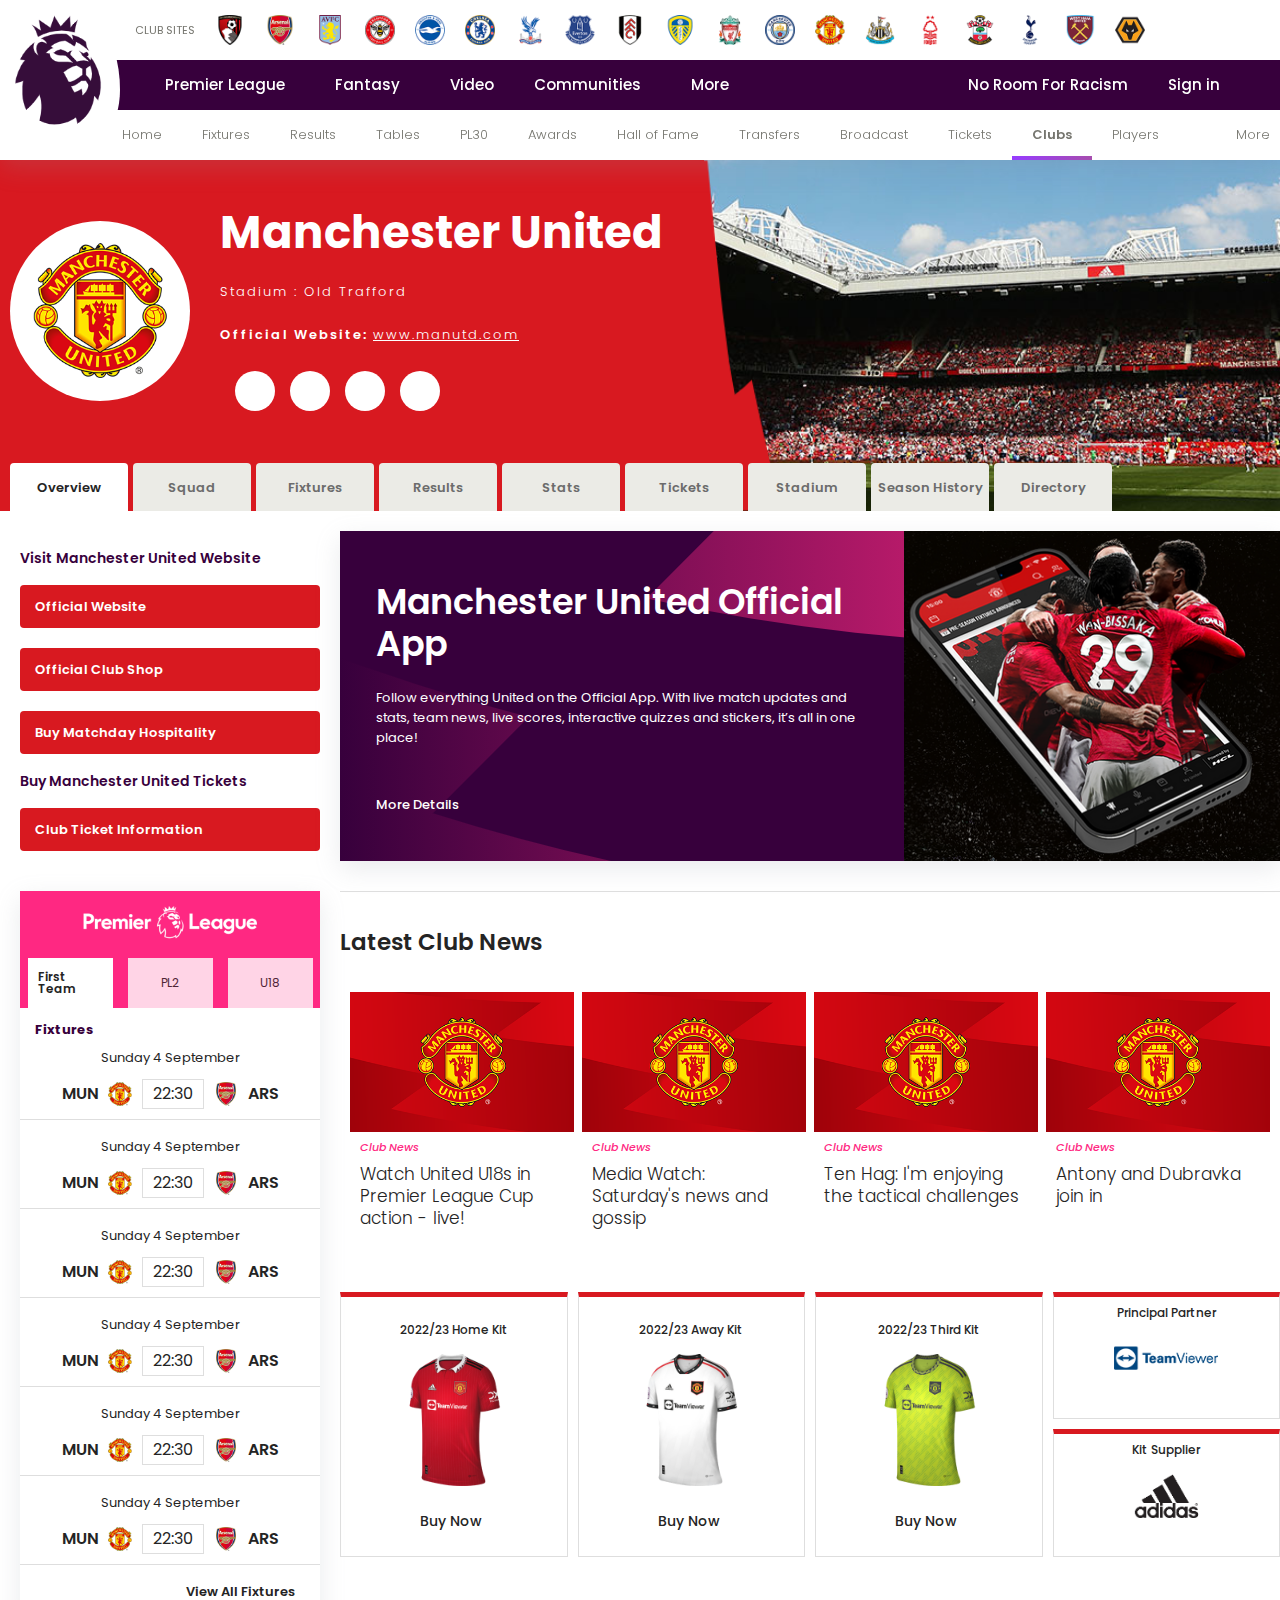
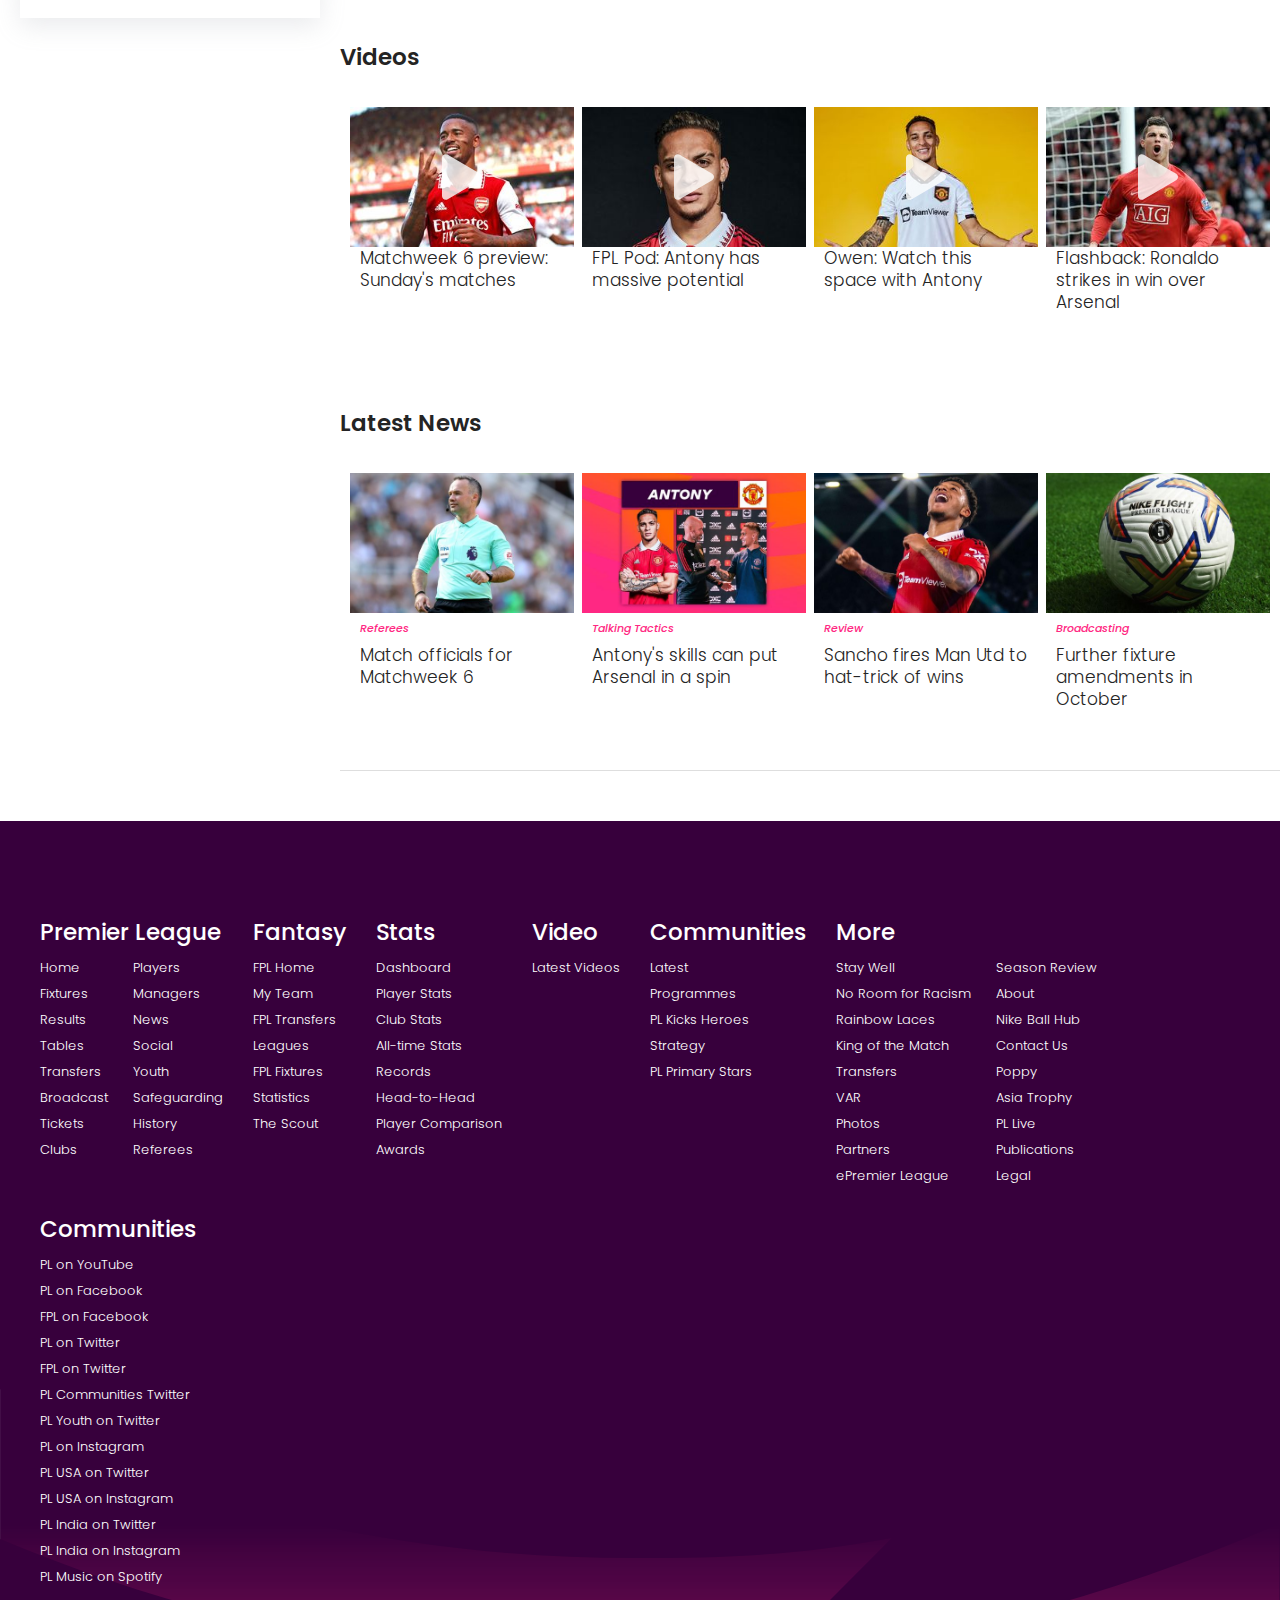
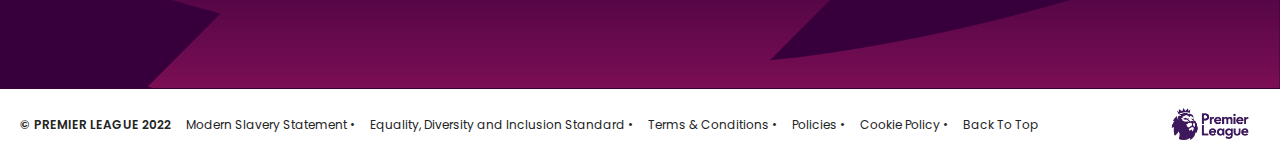
==== commit d8381d7a: "done" ====
--- a/single-club-page.html
+++ b/single-club-page.html
@@ -80,15 +80,98 @@
                         <a href="#!" class="header-auth-search">
                             <i class="fa-solid fa-magnifying-glass "></i>
                         </a>
-                        <a href="#!" class="header-auth-toggle">
+                        <label for="header-checkbox" class="header-auth-toggle">
                             <i class="fa-solid fa-bars"></i>
-                        </a>
-
-                    </div>
-                </div>
-
-
-
+                        </label>
+                        <input type="checkbox" class="header-checkbox" id="header-checkbox">
+
+
+                        <div class="header-mobile">
+                            <div class="header-mobile-head">
+                                <img src="./assets/img/Premier_League-Logo-header.png" alt="">
+
+                                <div class="header-mobile-right">
+                                    <a href="#!" class="header-mobile-link">No Room For Racism</a>
+                                    <a href="#!" class="header-mobile-link">Sign in</a>
+                                    <a href="#!" class="header-mobile-search">
+                                        <i class="fa-solid fa-magnifying-glass "></i>
+                                    </a>
+                                    <label for="header-checkbox" class="header-mobile-toggle-exit">
+                                        <i class="fa-sharp fa-solid fa-xmark"></i>
+                                    </label>
+
+                                </div>
+                            </div>
+
+                            <ul class="header-mobile-menu">
+                                <li class="header-mobile-menu-item header-mobile-menu-item-active">
+                                    <a href="#!">
+                                        <i class="fa-solid fa-futbol"></i>
+                                        Premier League
+                                        <i class="fa-solid fa-caret-down"></i>
+                                    </a>
+
+                                    <ul class="header-mobile-sub-menu">
+                                        <li class="header-mobile-sub-menu-item">Home</li>
+                                        <li class="header-mobile-sub-menu-item">Fixtures</li>
+                                        <li class="header-mobile-sub-menu-item">Results</li>
+                                        <li class="header-mobile-sub-menu-item">Table</li>
+                                        <li class="header-mobile-sub-menu-item">PL30</li>
+                                        <li class="header-mobile-sub-menu-item">Awards</li>
+                                        <li class="header-mobile-sub-menu-item">Hall of Fame</li>
+                                        <li class="header-mobile-sub-menu-item">Transfers</li>
+                                        <li class="header-mobile-sub-menu-item">Broadcast</li>
+                                        <li class="header-mobile-sub-menu-item">Tickets</li>
+                                        <li class="header-mobile-sub-menu-item">Clubs</li>
+                                        <li class="header-mobile-sub-menu-item">Players</li>
+                                        <li class="header-mobile-sub-menu-item">Managers</li>
+                                        <li class="header-mobile-sub-menu-item">News</li>
+                                        <li class="header-mobile-sub-menu-item">Social</li>
+                                        <li class="header-mobile-sub-menu-item">Youth</li>
+                                    </ul>
+                                </li>
+                                <li class="header-mobile-menu-item">
+                                    <a href="#!">
+                                        <i class="fa-solid fa-trophy"></i>
+                                        Fantasy
+                                        <i class="fa-solid fa-caret-down"></i>
+                                    </a>
+                                </li>
+                                <li class="header-mobile-menu-item">
+                                    <a href="#!">
+                                        <i class="fa-sharp fa-solid fa-video"></i>
+                                        Video
+                                        <i class="fa-solid fa-caret-down"></i>
+                                    </a>
+                                </li>
+                                <li class="header-mobile-menu-item">
+                                    <a href="#!">
+                                        <i class="fa-solid fa-users"></i>
+                                        Communities
+                                        <i class="fa-solid fa-caret-down"></i>
+                                    </a>
+                                </li>
+
+                                <li class="header-mobile-menu-item">
+                                    <a href="#!">
+                                        <i class="fa-solid fa-ellipsis-vertical"></i>
+                                        More
+                                        <i class="fa-solid fa-caret-down"></i>
+                                    </a>
+                                </li>
+
+                                <li class="header-mobile-menu-item">
+                                    <a href="#!">
+                                        <i class="fa-sharp fa-solid fa-shield"></i>
+                                        Clubs
+                                        <i class="fa-solid fa-caret-down"></i>
+                                    </a>
+                                </li>
+                            </ul>
+                        </div>
+
+                    </div>
+                </div>
                 <div class="header-bottom">
                     <ul class="header-nav">
                         <li class="header-nav-item">
@@ -107,7 +190,7 @@
                             </a>
                         </li>
                         <li class="header-nav-item">
-                            <a href="./table-page.html" class="header-nav-link">
+                            <a href="#!" class="header-nav-link">
                                 Tables
                             </a>
                         </li>
@@ -142,7 +225,7 @@
                             </a>
                         </li>
                         <li class="header-nav-item">
-                            <a href="./single-club-page.html" class="header-nav-link header-nav-active">
+                            <a href="#!" class="header-nav-link header-nav-active">
                                 Clubs
                             </a>
                         </li>
@@ -159,9 +242,9 @@
                         </a>
                     </div>
                 </div>
-
-
             </div>
+
+
         </header>
 
 
--- a/assets/css/single-club-page.css
+++ b/assets/css/single-club-page.css
@@ -94,6 +94,29 @@
   color: #242424;
 }
 
+.d-flex {
+  display: flex;
+  align-items: center;
+}
+
+.df-center {
+  display: flex;
+  align-items: center;
+  justify-content: center;
+}
+
+.win {
+  background-color: rgb(0, 137, 71);
+}
+
+.lose {
+  background-color: #d81920;
+}
+
+.draw {
+  background-color: #76766f;
+}
+
 .bg-1 {
   background-color: #e62333;
 }
@@ -210,6 +233,11 @@
   list-style: none;
 }
 
+@media screen and (max-width: 900px) {
+  ::-webkit-scrollbar {
+    display: none;
+  }
+}
 .header {
   background-color: #fff;
   display: flex;
@@ -252,12 +280,12 @@
   justify-content: space-between;
   align-items: center;
   background-color: #37003c;
-  padding: 0 10px;
   padding-left: 20px;
   transition: all 0.2s linear;
 }
 .header-menu {
   padding-left: 125px;
+  height: 50px;
   display: flex;
   align-items: center;
   list-style: none;
@@ -282,7 +310,7 @@
 .header-menu-logo-sm {
   position: absolute;
   left: -20px;
-  top: 0;
+  top: -5px;
   z-index: 99;
   display: none;
 }
@@ -313,6 +341,7 @@
   color: inherit;
 }
 .header-auth {
+  height: 50px;
   color: #fff;
   display: flex;
   align-items: center;
@@ -326,16 +355,18 @@
   color: inherit;
   font-weight: 500;
   font-size: 15px;
+  height: 50px;
+  line-height: 50px;
   text-decoration: none;
 }
 .header-auth-link::selection {
   background: #ff2882;
   color: #fff;
 }
-.header-auth i {
-  padding: 0 8px;
-  color: #fff;
-  margin-left: 20px;
+.header-auth i,
+.header-auth label {
+  padding: 0 20px;
+  color: #fff;
   cursor: pointer;
 }
 .header-bottom {
@@ -418,6 +449,101 @@
 .header-nav-active:before {
   height: 4px;
 }
+.header-checkbox {
+  display: none;
+}
+.header-checkbox:checked ~ .header-mobile {
+  transform: translateX(0%);
+}
+.header-mobile {
+  position: fixed;
+  top: 0;
+  left: 0;
+  bottom: 0;
+  right: 0;
+  background-color: #37003c;
+  z-index: 9999999 !important;
+  transform: translateX(-100%);
+  transition: transform 0.2s linear;
+}
+.header-mobile-head {
+  height: 60px;
+  background-color: #37003c;
+  display: flex;
+  align-items: center;
+  justify-content: space-between;
+  border-bottom: 1px solid #e90052;
+  overflow: hidden;
+  position: relative;
+}
+.header-mobile-head img {
+  width: 100px;
+  margin: 0 20px;
+}
+.header-mobile-right {
+  display: flex;
+  align-items: center;
+}
+.header-mobile-link {
+  padding: 0 20px;
+  height: 50px;
+  line-height: 50px;
+  color: inherit;
+  font-weight: 500;
+  font-size: 15px;
+}
+.header-mobile-link:first-child {
+  display: none;
+}
+.header-mobile-toggle-exit {
+  font-size: 18px;
+  height: 60px;
+  width: 60px;
+  display: flex;
+  justify-content: center;
+  align-items: center;
+  background-color: #e90052;
+  margin-left: 10px;
+}
+.header-mobile-sub-menu {
+  position: absolute;
+  width: 185%;
+  top: 0;
+  right: calc(-185% - 2px);
+  height: 100vh;
+  background-color: #fff;
+  overflow: scroll;
+}
+.header-mobile-sub-menu-item {
+  padding: 20px;
+  font-size: 12px;
+  font-weight: 500;
+  color: #242424;
+  border-bottom: 1px solid #dedede;
+}
+.header-mobile-menu {
+  position: absolute;
+  top: 60px;
+  left: 0;
+  bottom: 0;
+  width: 35%;
+  color: #fff;
+  display: flex;
+  flex-direction: column;
+}
+.header-mobile-menu-item {
+  background: #37003c;
+  padding: 20px;
+}
+.header-mobile-menu-item-active {
+  background: #4e0056;
+}
+.header-mobile-menu-item a {
+  color: #fff;
+  display: flex;
+  align-items: center;
+  gap: 10px;
+}
 @media screen and (max-width: 1200px) {
   .header-top {
     margin: 15px;
@@ -457,12 +583,11 @@
     display: none;
   }
   .header-middle {
-    padding-right: 10px;
     overflow: hidden;
   }
   .header-menu-logo-sm {
     left: -20px;
-    top: -30px;
+    top: -5px;
   }
   .header-menu-link {
     display: none;
@@ -479,7 +604,7 @@
   .header-auth-link {
     padding: 0;
   }
-  .header-auth-link:nth-child(1) {
+  .header-auth-link:first-child {
     display: none;
   }
   .header-auth i {
@@ -488,9 +613,6 @@
   .header-auth a {
     font-size: 12px;
     padding: 0 10px;
-  }
-  .header-auth a:nth-child(1) {
-    display: none;
   }
   .header-bottom {
     display: none;
